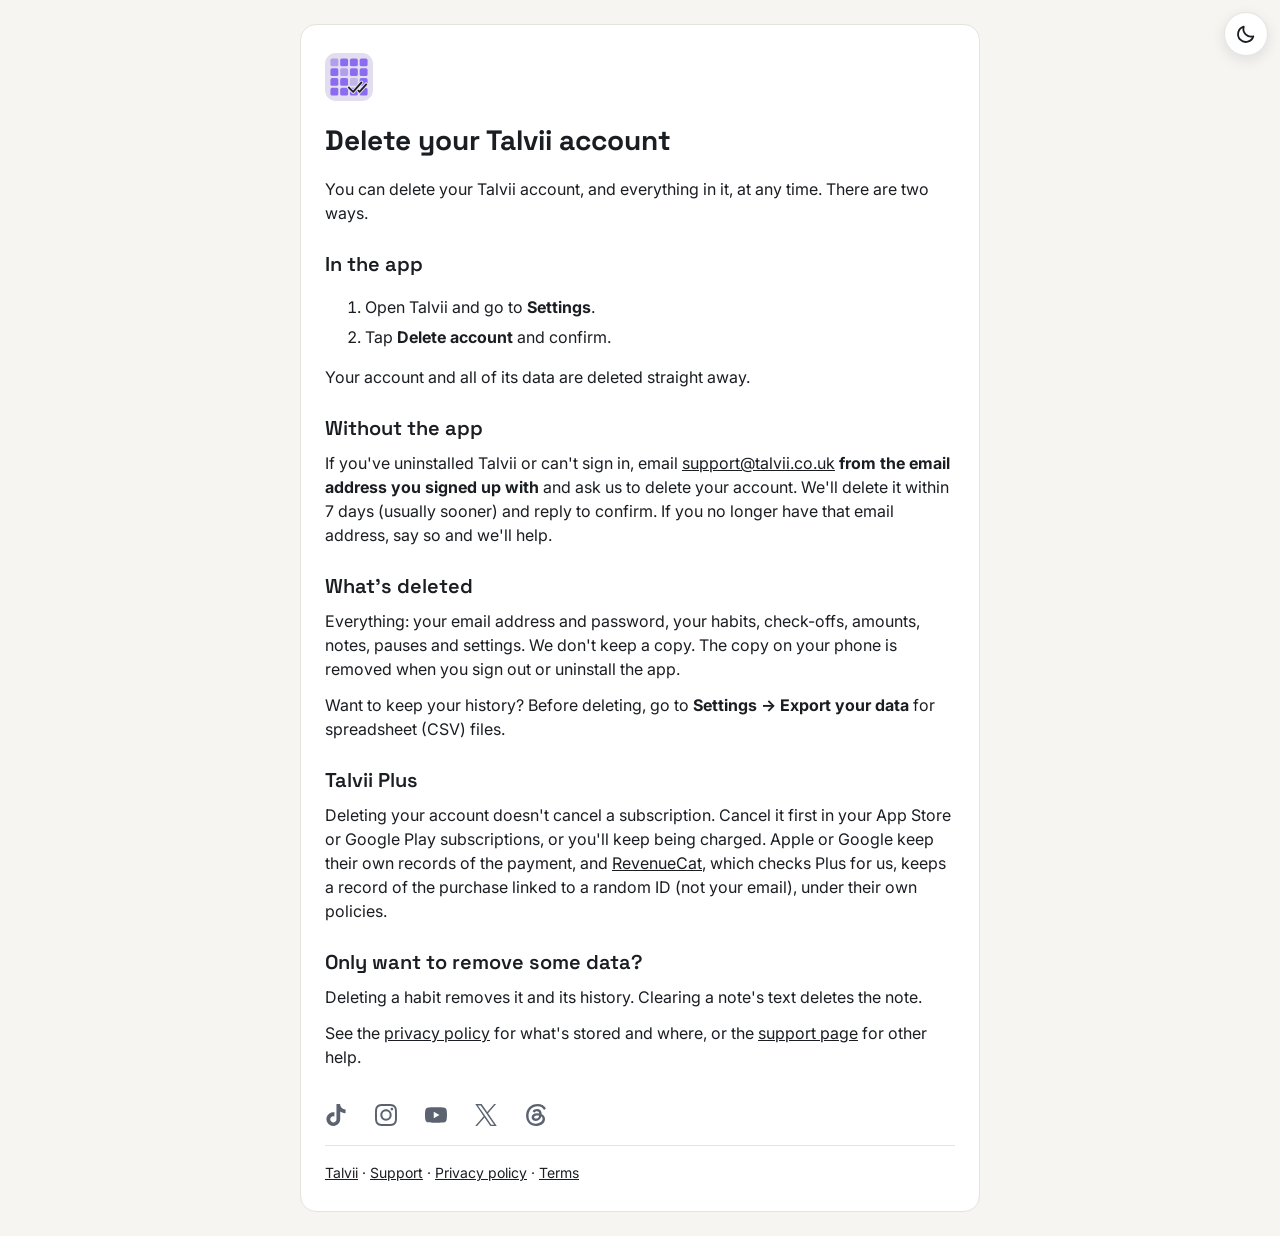
==== delete-account.html @ 45d80a61 "Delete your account page; privacy policy mentions it and crash reports Co-Authored-By: Claude Opus 5" ====
<!doctype html>
<html lang="en">
<head>
  <meta charset="utf-8">
  <meta name="viewport" content="width=device-width, initial-scale=1">
  <title>Delete your account · Talvii</title>
  <meta name="description" content="How to delete your Talvii account and all of its data, in the app or by email.">
  <link rel="canonical" href="https://talvii.co.uk/delete-account.html">
  <meta property="og:type" content="website">
  <meta property="og:site_name" content="Talvii">
  <meta property="og:title" content="Delete your account · Talvii">
  <meta property="og:description" content="How to delete your Talvii account and all of its data, in the app or by email.">
  <meta property="og:url" content="https://talvii.co.uk/delete-account.html">
  <meta property="og:image" content="https://talvii.co.uk/og-image.jpg">
  <meta property="og:image:width" content="1200">
  <meta property="og:image:height" content="630">
  <meta property="og:image:alt" content="Talvii: build habits without the guilt. One square at a time.">
  <meta name="twitter:card" content="summary_large_image">
  <link rel="preconnect" href="https://fonts.googleapis.com">
  <link rel="preconnect" href="https://fonts.gstatic.com" crossorigin>
  <link href="https://fonts.googleapis.com/css2?family=Inter:wght@400;500;600&family=Space+Grotesk:wght@600;700&display=swap" rel="stylesheet">
  <link rel="icon" type="image/svg+xml" href="logo-light.svg" media="(prefers-color-scheme: light)">
  <link rel="icon" type="image/svg+xml" href="logo-dark.svg" media="(prefers-color-scheme: dark)">
  <link rel="icon" type="image/png" href="favicon.png">
  <link rel="icon" type="image/png" sizes="96x96" href="favicon-96.png">
  <link rel="apple-touch-icon" href="apple-touch-icon.png">
  <meta name="theme-color" content="#F6F5F2" media="(prefers-color-scheme: light)">
  <meta name="theme-color" content="#0E1013" media="(prefers-color-scheme: dark)">
  <link rel="stylesheet" href="style.css">
  <script src="theme.js"></script>
</head>
<body>
  <main class="card doc">
    <a href="./"><span class="logo"><img class="logo-light" src="logo-light.svg" width="48" height="48" alt="Talvii home"><img class="logo-dark" src="logo-dark.svg" width="48" height="48" alt="Talvii home"></span></a>
    <h1>Delete your Talvii account</h1>
    <p>You can delete your Talvii account, and everything in it, at any time. There are two ways.</p>

    <h2>In the app</h2>
    <ol>
      <li>Open Talvii and go to <strong>Settings</strong>.</li>
      <li>Tap <strong>Delete account</strong> and confirm.</li>
    </ol>
    <p>Your account and all of its data are deleted straight away.</p>

    <h2>Without the app</h2>
    <p>If you've uninstalled Talvii or can't sign in, email <a href="mailto:support@talvii.co.uk?subject=Delete%20my%20Talvii%20account">support@talvii.co.uk</a> <strong>from the email address you signed up with</strong> and ask us to delete your account. We'll delete it within 7 days (usually sooner) and reply to confirm. If you no longer have that email address, say so and we'll help.</p>

    <h2>What's deleted</h2>
    <p>Everything: your email address and password, your habits, check-offs, amounts, notes, pauses and settings. We don't keep a copy. The copy on your phone is removed when you sign out or uninstall the app.</p>
    <p>Want to keep your history? Before deleting, go to <strong>Settings → Export your data</strong> for spreadsheet (CSV) files.</p>

    <h2>Talvii Plus</h2>
    <p>Deleting your account doesn't cancel a subscription. Cancel it first in your App Store or Google Play subscriptions, or you'll keep being charged. Apple or Google keep their own records of the payment, and <a href="https://www.revenuecat.com/">RevenueCat</a>, which checks Plus for us, keeps a record of the purchase linked to a random ID (not your email), under their own policies.</p>

    <h2>Only want to remove some data?</h2>
    <p>Deleting a habit removes it and its history. Clearing a note's text deletes the note.</p>
    <p>See the <a href="privacy.html">privacy policy</a> for what's stored and where, or the <a href="support.html">support page</a> for other help.</p>

    <nav class="social" aria-label="Talvii on social media"><a href="https://www.tiktok.com/@talvii_habittracker" rel="me noopener" target="_blank" aria-label="Talvii on TikTok" title="TikTok"><svg viewBox="0 0 24 24" aria-hidden="true"><path d="M12.525.02c1.31-.02 2.61-.01 3.91-.02.08 1.53.63 3.09 1.75 4.17 1.12 1.11 2.7 1.62 4.24 1.79v4.03c-1.44-.05-2.89-.35-4.2-.97-.57-.26-1.1-.59-1.62-.93-.01 2.92.01 5.84-.02 8.75-.08 1.4-.54 2.79-1.35 3.94-1.31 1.92-3.58 3.17-5.91 3.21-1.43.08-2.86-.31-4.08-1.03-2.02-1.19-3.44-3.37-3.65-5.71-.02-.5-.03-1-.01-1.49.18-1.9 1.12-3.72 2.58-4.96 1.66-1.44 3.98-2.13 6.15-1.72.02 1.48-.04 2.96-.04 4.44-.99-.32-2.15-.23-3.02.37-.63.41-1.11 1.04-1.36 1.75-.21.51-.15 1.07-.14 1.61.24 1.64 1.82 3.02 3.5 2.87 1.12-.01 2.19-.66 2.77-1.61.19-.33.4-.67.41-1.06.1-1.79.06-3.57.07-5.36.01-4.03-.01-8.05.02-12.07z"/></svg></a><a href="https://www.instagram.com/talvii_habittracker/" rel="me noopener" target="_blank" aria-label="Talvii on Instagram" title="Instagram"><svg viewBox="0 0 24 24" aria-hidden="true"><path d="M7.0301.084c-1.2768.0602-2.1487.264-2.911.5634-.7888.3075-1.4575.72-2.1228 1.3877-.6652.6677-1.075 1.3368-1.3802 2.127-.2954.7638-.4956 1.6365-.552 2.914-.0564 1.2775-.0689 1.6882-.0626 4.947.0062 3.2586.0206 3.6671.0825 4.9473.061 1.2765.264 2.1482.5635 2.9107.308.7889.72 1.4573 1.388 2.1228.6679.6655 1.3365 1.0743 2.1285 1.38.7632.295 1.6361.4961 2.9134.552 1.2773.056 1.6884.069 4.9462.0627 3.2578-.0062 3.668-.0207 4.9478-.0814 1.28-.0607 2.147-.2652 2.9098-.5633.7889-.3086 1.4578-.72 2.1228-1.3881.665-.6682 1.0745-1.3378 1.3795-2.1284.2957-.7632.4966-1.636.552-2.9124.056-1.2809.0692-1.6898.063-4.948-.0063-3.2583-.021-3.6668-.0817-4.9465-.0607-1.2797-.264-2.1487-.5633-2.9117-.3084-.7889-.72-1.4568-1.3876-2.1228C21.2982 1.33 20.628.9208 19.8378.6165 19.074.321 18.2017.1197 16.9244.0645 15.6471.0093 15.236-.005 11.977.0014 8.718.0076 8.31.0215 7.0301.0839m.1402 21.6932c-1.17-.0509-1.8053-.2453-2.2287-.408-.5606-.216-.96-.4771-1.3819-.895-.422-.4178-.6811-.8186-.9-1.378-.1644-.4234-.3624-1.058-.4171-2.228-.0595-1.2645-.072-1.6442-.079-4.848-.007-3.2037.0053-3.583.0607-4.848.05-1.169.2456-1.805.408-2.2282.216-.5613.4762-.96.895-1.3816.4188-.4217.8184-.6814 1.3783-.9003.423-.1651 1.0575-.3614 2.227-.4171 1.2655-.06 1.6447-.072 4.848-.079 3.2033-.007 3.5835.005 4.8495.0608 1.169.0508 1.8053.2445 2.228.408.5608.216.96.4754 1.3816.895.4217.4194.6816.8176.9005 1.3787.1653.4217.3617 1.056.4169 2.2263.0602 1.2655.0739 1.645.0796 4.848.0058 3.203-.0055 3.5834-.061 4.848-.051 1.17-.245 1.8055-.408 2.2294-.216.5604-.4763.96-.8954 1.3814-.419.4215-.8181.6811-1.3783.9-.4224.1649-1.0577.3617-2.2262.4174-1.2656.0595-1.6448.072-4.8493.079-3.2045.007-3.5825-.006-4.848-.0608M16.953 5.5864A1.44 1.44 0 1 0 18.39 4.144a1.44 1.44 0 0 0-1.437 1.4424M5.8385 12.012c.0067 3.4032 2.7706 6.1557 6.173 6.1493 3.4026-.0065 6.157-2.7701 6.1506-6.1733-.0065-3.4032-2.771-6.1565-6.174-6.1498-3.403.0067-6.156 2.771-6.1496 6.1738M8 12.0077a4 4 0 1 1 4.008 3.9921A3.9996 3.9996 0 0 1 8 12.0077"/></svg></a><a href="https://www.youtube.com/@talvii_app" rel="me noopener" target="_blank" aria-label="Talvii on YouTube" title="YouTube"><svg viewBox="0 0 24 24" aria-hidden="true"><path d="M23.498 6.186a3.016 3.016 0 0 0-2.122-2.136C19.505 3.545 12 3.545 12 3.545s-7.505 0-9.377.505A3.017 3.017 0 0 0 .502 6.186C0 8.07 0 12 0 12s0 3.93.502 5.814a3.016 3.016 0 0 0 2.122 2.136c1.871.505 9.376.505 9.376.505s7.505 0 9.377-.505a3.015 3.015 0 0 0 2.122-2.136C24 15.93 24 12 24 12s0-3.93-.502-5.814zM9.545 15.568V8.432L15.818 12l-6.273 3.568z"/></svg></a><a href="https://x.com/Talvii_app" rel="me noopener" target="_blank" aria-label="Talvii on X" title="X"><svg viewBox="0 0 24 24" aria-hidden="true"><path d="M14.234 10.162 22.977 0h-2.072l-7.591 8.824L7.251 0H.258l9.168 13.343L.258 24H2.33l8.016-9.318L16.749 24h6.993zm-2.837 3.299-.929-1.329L3.076 1.56h3.182l5.965 8.532.929 1.329 7.754 11.09h-3.182z"/></svg></a><a href="https://www.threads.com/@talvii_habittracker" rel="me noopener" target="_blank" aria-label="Talvii on Threads" title="Threads"><svg viewBox="0 0 24 24" aria-hidden="true"><path d="M18.263 11.097c-.03-3.486-1.92-5.586-5.111-5.586-2.13 0-3.922.963-4.863 2.499l2.062 1.438c.535-.843 1.272-1.543 2.628-1.543 1.528 0 2.318.85 2.544 2.431a15 15 0 0 0-2.236-.173c-4.125 0-6.068 1.867-6.068 4.336s1.943 3.99 4.804 3.99c3.139 0 5.013-2.115 5.781-4.735.798.361 1.348 1.204 1.348 2.47 0 3.387-3.907 5.232-7.22 5.232-4.885 0-8.077-3.207-8.077-8.424 0-6.392 4.223-10.487 9.9-10.487 3.808 0 5.69 1.671 6.97 3.914l2.108-1.475C21.44 2.078 18.331 0 13.663 0 6.227 0 1.168 5.277 1.168 12.934c0 7 4.953 11.066 10.856 11.066 4.878 0 9.809-2.846 9.809-7.716 0-2.545-1.46-4.231-3.569-5.187m-6.33 4.855c-1.077 0-2.026-.512-2.026-1.453 0-1.483 1.822-1.934 3.606-1.934.678 0 1.34.045 1.927.173-.422 1.927-1.671 3.215-3.508 3.214Z"/></svg></a></nav>
    <footer><a href="./">Talvii</a> · <a href="support.html">Support</a> · <a href="privacy.html">Privacy policy</a> · <a href="terms.html">Terms</a></footer>
  </main>
</body>
</html>
---- style.css ----
:root {
  --bg: #F6F5F2;
  --card: #FFFFFF;
  --border: #E6E3DC;
  --edge: #CFC9DE; /* outline of cards that sit on the home page's grid */
  --lift: 0 2px 4px rgba(20, 16, 40, .06), 0 8px 24px rgba(20, 16, 40, .08);
  --text: #1A1D21;
  --muted: #5C6370;
  --empty: #E7E5DF;
  --accent: #8B6CF0; /* focus rings */
  --button: #8B6CF0; /* Talvii violet (the app's default colour), with dark text (about 4.9:1) */
  --button-ink: #12141A;
  --error: #B42318;
  color-scheme: light;
}

/* Dark: when the device is dark (unless the visitor picked light with the switch), or when they
   picked dark. theme.js sets data-theme on <html>. */
@media (prefers-color-scheme: dark) {
  :root:not([data-theme="light"]) {
    --bg: #0E1013;
    --card: #171A1F;
    --border: #262A31;
    --edge: #262A31;
    --lift: none;
    --text: #F1F2F4;
    --muted: #9BA2AE;
    --empty: #272B33;
    --error: #FF8A80;
    color-scheme: dark;
  }
}
:root[data-theme="dark"] {
  --bg: #0E1013;
  --card: #171A1F;
  --border: #262A31;
  --edge: #262A31;
  --lift: none;
  --text: #F1F2F4;
  --muted: #9BA2AE;
  --empty: #272B33;
  --error: #FF8A80;
  color-scheme: dark;
}

* { box-sizing: border-box; }
[hidden] { display: none !important; }

body {
  margin: 0;
  min-height: 100vh;
  display: flex;
  align-items: center;
  justify-content: center;
  padding: 24px 16px;
  background: var(--bg);
  color: var(--text);
  font: 400 16px/1.5 Inter, system-ui, -apple-system, "Segoe UI", sans-serif;
}

.card {
  position: relative;
  z-index: 1;
  width: 100%;
  max-width: 420px;
  background: var(--card);
  border: 1px solid var(--border);
  border-radius: 16px;
  padding: 28px 24px;
}

h1, h2 { font-family: "Space Grotesk", system-ui, sans-serif; margin: 0; }
h1 { font-size: 28px; font-weight: 700; margin-bottom: 16px; }
h2 { font-size: 20px; font-weight: 600; margin-bottom: 8px; }
p { margin: 0 0 12px; }
.muted { color: var(--muted); }

.logo { display: block; margin-bottom: 18px; }
.logo img { display: block; }
/* The logo matching the page: the light tile on light, the charcoal tile on dark. */
.logo-dark { display: none !important; }
@media (prefers-color-scheme: dark) {
  :root:not([data-theme="light"]) .logo-light { display: none !important; }
  :root:not([data-theme="light"]) .logo-dark { display: block !important; }
}
:root[data-theme="dark"] .logo-light { display: none !important; }
:root[data-theme="dark"] .logo-dark { display: block !important; }

label { display: block; font-weight: 500; margin: 14px 0 6px; }

input {
  width: 100%;
  min-height: 44px;
  padding: 10px 12px;
  font: inherit;
  color: var(--text);
  background: var(--bg);
  border: 1px solid var(--border);
  border-radius: 10px;
}
input:focus { outline: 2px solid var(--accent); outline-offset: 1px; }

button {
  width: 100%;
  min-height: 48px;
  margin-top: 20px;
  font: 600 16px Inter, system-ui, sans-serif;
  color: var(--button-ink);
  background: var(--button);
  border: 0;
  border-radius: 12px;
  cursor: pointer;
}
button:disabled { opacity: .6; cursor: default; }

.error { color: var(--error); margin: 12px 0 0; }
.small { font-size: 14px; margin-top: 12px; }
#waitlist-form { margin-top: 20px; }
#wl-done { margin-top: 20px; }
/* Hidden field that only bots fill in. */
.hp { position: absolute; left: -10000px; width: 1px; height: 1px; overflow: hidden; }

footer { margin-top: 24px; padding-top: 16px; border-top: 1px solid var(--border); font-size: 14px; }
a { color: inherit; }

/* Privacy page */
.doc { max-width: 680px; }
.doc h2 { margin-top: 24px; }
.doc ul { padding-left: 20px; margin: 0 0 12px; }
.doc li { margin-bottom: 6px; }

/* ===== Home page: background grid, phones and features ===== */
#grid-bg {
  position: fixed;
  inset: 0;
  z-index: 0;
  display: none;
  pointer-events: none;
  opacity: .4;
  /* fades out towards the middle, so the form and phones stay calm */
  -webkit-mask-image: radial-gradient(ellipse 75% 70% at 50% 45%, transparent 40%, rgba(0,0,0,.6) 75%, #000 100%);
  mask-image: radial-gradient(ellipse 75% 70% at 50% 45%, transparent 40%, rgba(0,0,0,.6) 75%, #000 100%);
}
@media (prefers-color-scheme: dark) { :root:not([data-theme="light"]) #grid-bg { opacity: .35; } }
:root[data-theme="dark"] #grid-bg { opacity: .35; }
body.home #grid-bg { display: block; }

.page { width: 100%; display: flex; flex-direction: column; align-items: center; }
body.home { display: block; padding: 48px 16px 40px; }
body.home .page { max-width: 1040px; margin: 0 auto; gap: 40px; }
body.home .card { border-color: var(--edge); box-shadow: var(--lift), 0 20px 60px rgba(20, 16, 40, .10); }

.compare { position: relative; z-index: 1; width: 100%; }
/* The grab area past the phones never makes the page scroll sideways. */
body.home { overflow-x: clip; }
.phones { position: relative; width: fit-content; max-width: 100%; margin: 0 auto; --s: .5; --reach: 0px; }
/* The divider travels a little past both edges, so the tilted phones' corners change too. */
.phones-layer { display: flex; justify-content: center; align-items: flex-start; gap: 16px; padding: 8px 0 24px; }
/* The dark copy sits exactly on top and only shows right of the divider. */
.phones-layer.dark { position: absolute; inset: 0; will-change: clip-path; clip-path: inset(calc(-1 * var(--reach)) calc(-1 * var(--reach)) calc(-1 * var(--reach)) calc(var(--s) * (100% + 2 * var(--reach)) - var(--reach))); }
.phones-layer.dark .phone { background: #000; }
.phone {
  margin: 0;
  width: min(40vw, 230px);
  border-radius: 34px;
  padding: 7px;
  background: #1A1D21;
  box-shadow: 0 24px 60px rgba(20, 16, 40, .25);
}
.phone img { display: block; width: 100%; height: auto; border-radius: 28px; }
.phone-back { margin-top: 40px; }

.phones .hit { position: absolute; top: 0; bottom: 0; left: calc(-1 * var(--reach) - 24px); right: calc(-1 * var(--reach) - 24px); z-index: 1; } /* 24px: half the round handle */
.divider { position: absolute; top: 0; bottom: 0; left: calc(var(--s) * (100% + 2 * var(--reach)) - var(--reach)); width: 2px; margin-left: -1px; background: var(--accent); pointer-events: none; }
.knob {
  position: absolute; top: 50%; left: 50%; width: 40px; height: 40px; margin: -20px 0 0 -20px;
  border-radius: 50%; background: var(--accent); box-shadow: 0 4px 16px rgba(20, 16, 40, .3);
  display: flex; align-items: center; justify-content: center;
}
.knob svg { width: 22px; height: 22px; fill: none; stroke: #12141A; stroke-width: 2.4; stroke-linecap: round; stroke-linejoin: round; }
/* Keyboard users get the slider (Tab, then arrow keys); pointers drag the picture itself. */
.split { position: absolute; inset: 0; width: 100%; height: 100%; margin: 0; opacity: 0; pointer-events: none; -webkit-appearance: none; appearance: none; }
.phones { cursor: ew-resize; touch-action: pan-y; user-select: none; -webkit-user-select: none; -webkit-touch-callout: none; }
.phones img { -webkit-user-drag: none; }
.phones:has(.split:focus-visible) .knob { outline: 3px solid var(--text); outline-offset: 2px; }
.compare-caption { text-align: center; color: var(--muted); font-size: 14px; margin: 4px 0 0; }
.compare-caption span { color: var(--text); font-weight: 600; margin: 0 6px; }

.features {
  position: relative; z-index: 1;
  list-style: none; margin: 0; padding: 0; width: 100%;
  display: grid; gap: 12px; grid-template-columns: 1fr;
}
.features li {
  background: var(--card); border: 1px solid var(--edge); border-radius: 14px; padding: 16px 18px;
  box-shadow: var(--lift); transition: transform .2s ease, box-shadow .2s ease;
}
/* A gentle lift on hover (mouse only; nothing moves with Reduce Motion). */
@media (hover: hover) and (prefers-reduced-motion: no-preference) {
  .features li:hover { transform: scale(1.03); box-shadow: var(--lift), 0 12px 32px rgba(20, 16, 40, .14); }
}
.features svg { width: 26px; height: 26px; fill: none; stroke: var(--accent); stroke-width: 2; stroke-linecap: round; stroke-linejoin: round; margin-bottom: 6px; }
.features h2 { font-size: 17px; margin-bottom: 4px; }
.features p { margin: 0; color: var(--muted); font-size: 15px; }

@media (min-width: 620px) {
  .features { grid-template-columns: 1fr 1fr; }
}
/* Wide screens: form on the left, phones on the right, features below. */
@media (min-width: 900px) {
  body.home { padding-top: 72px; }
  body.home .page { display: grid; grid-template-columns: 420px 1fr; align-items: center; column-gap: 56px; row-gap: 56px; }
  body.home .card { justify-self: end; }
  .phone { width: 240px; }
  .phones { --reach: 32px; }
  .phone-front { transform: rotate(3deg); }
  .phone-back { transform: rotate(-4deg); margin-top: 56px; margin-right: -40px; }
  .features { grid-column: 1 / -1; grid-template-columns: repeat(4, 1fr); }
}
@media (prefers-reduced-motion: reduce) { .phone-front, .phone-back { transform: none; } }

/* Social links above the footer of every page */
.social { display: flex; gap: 6px; margin: 24px 0 0 -11px; flex-wrap: wrap; } /* -11px: the icons line up with the text above */
.social a { display: inline-flex; align-items: center; justify-content: center; width: 44px; height: 44px; border-radius: 12px; color: var(--muted); }
.social a:hover, .social a:focus-visible { color: var(--accent); background: var(--bg); }
.social svg { width: 22px; height: 22px; fill: currentColor; }
.social + footer { margin-top: 8px; }

/* The light/dark switch, top right of every page. */
.theme-toggle {
  position: fixed; top: 12px; right: 12px; z-index: 10;
  width: 44px; height: 44px; min-height: 0; margin: 0; padding: 0; border-radius: 50%;
  display: flex; align-items: center; justify-content: center;
  background: var(--card); border: 1px solid var(--border); color: var(--text);
  box-shadow: 0 4px 14px rgba(20, 16, 40, .10); cursor: pointer;
}
.theme-toggle:hover { color: var(--accent); }
.theme-toggle:focus-visible { outline: 2px solid var(--accent); outline-offset: 2px; }
.theme-toggle svg { width: 22px; height: 22px; fill: none; stroke: currentColor; stroke-width: 2; stroke-linecap: round; stroke-linejoin: round; }
/* Phones: room at the top so the switch never sits on the page's card. */
@media (max-width: 600px) {
  body, body.home { padding-top: 68px; }
}
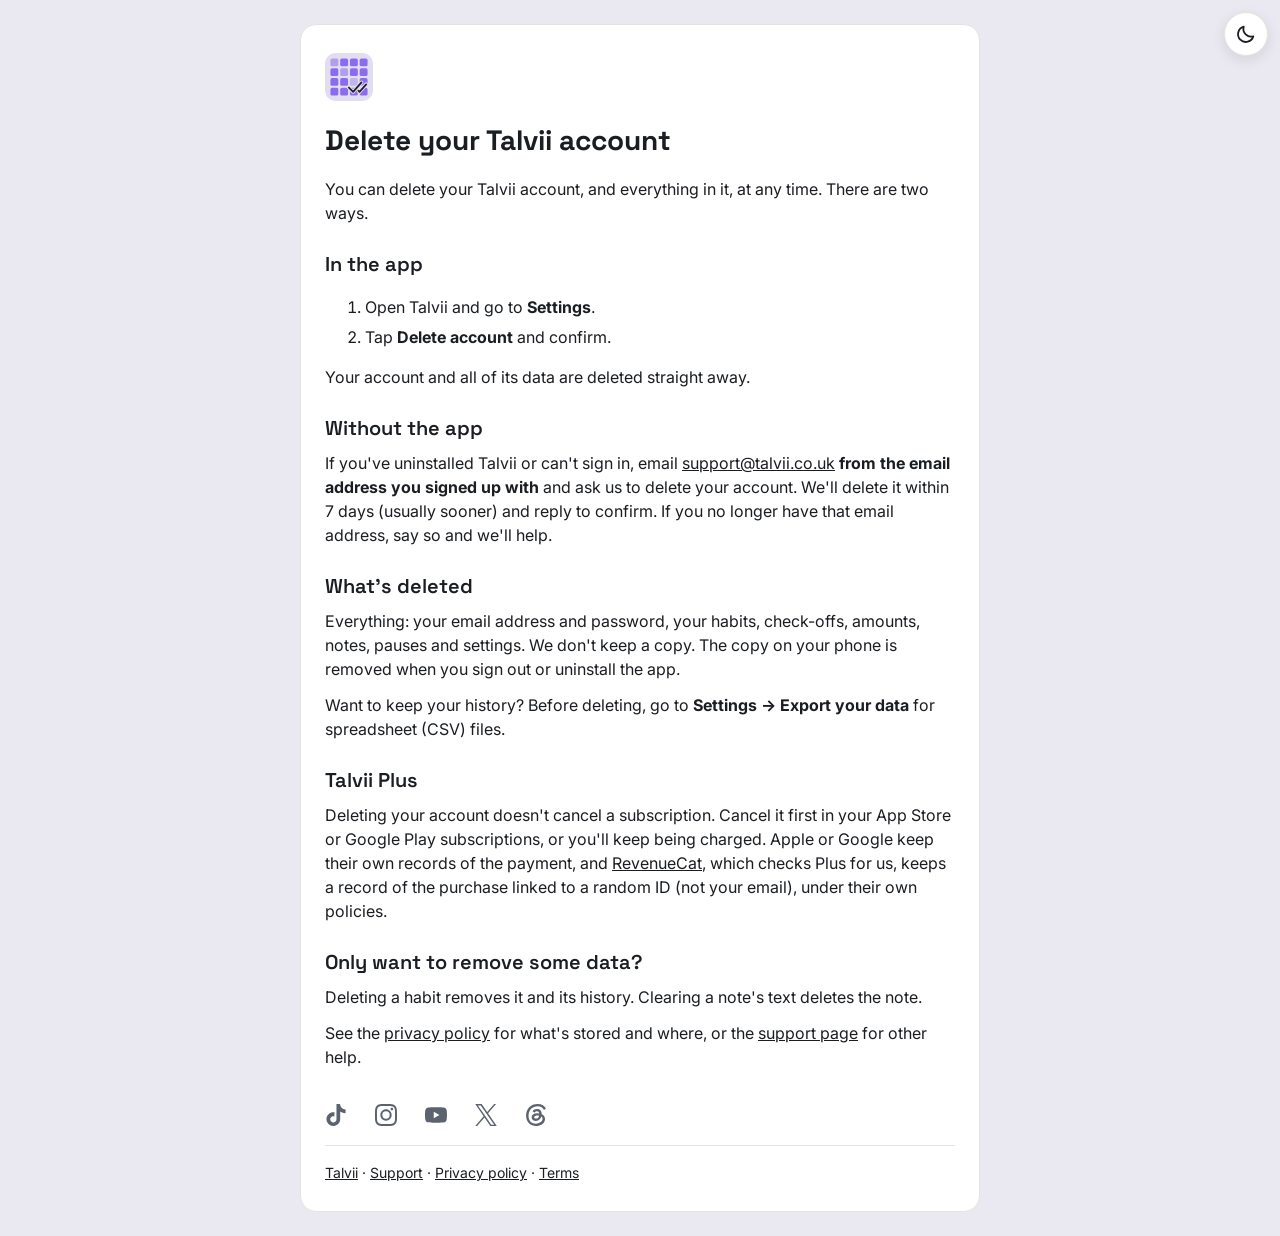
==== commit f2ed084e: "Lavender-grey light background and a quieter grid Co-Authored-By: Claude Opus 5.5 <noreply@anthropic" ====
--- a/delete-account.html
+++ b/delete-account.html
@@ -24,7 +24,7 @@
   <link rel="icon" type="image/png" href="favicon.png">
   <link rel="icon" type="image/png" sizes="96x96" href="favicon-96.png">
   <link rel="apple-touch-icon" href="apple-touch-icon.png">
-  <meta name="theme-color" content="#F6F5F2" media="(prefers-color-scheme: light)">
+  <meta name="theme-color" content="#EAE8F0" media="(prefers-color-scheme: light)">
   <meta name="theme-color" content="#0E1013" media="(prefers-color-scheme: dark)">
   <link rel="stylesheet" href="style.css">
   <script src="theme.js"></script>
@@ -59,5 +59,7 @@
     <nav class="social" aria-label="Talvii on social media"><a href="https://www.tiktok.com/@talvii_habittracker" rel="me noopener" target="_blank" aria-label="Talvii on TikTok" title="TikTok"><svg viewBox="0 0 24 24" aria-hidden="true"><path d="M12.525.02c1.31-.02 2.61-.01 3.91-.02.08 1.53.63 3.09 1.75 4.17 1.12 1.11 2.7 1.62 4.24 1.79v4.03c-1.44-.05-2.89-.35-4.2-.97-.57-.26-1.1-.59-1.62-.93-.01 2.92.01 5.84-.02 8.75-.08 1.4-.54 2.79-1.35 3.94-1.31 1.92-3.58 3.17-5.91 3.21-1.43.08-2.86-.31-4.08-1.03-2.02-1.19-3.44-3.37-3.65-5.71-.02-.5-.03-1-.01-1.49.18-1.9 1.12-3.72 2.58-4.96 1.66-1.44 3.98-2.13 6.15-1.72.02 1.48-.04 2.96-.04 4.44-.99-.32-2.15-.23-3.02.37-.63.41-1.11 1.04-1.36 1.75-.21.51-.15 1.07-.14 1.61.24 1.64 1.82 3.02 3.5 2.87 1.12-.01 2.19-.66 2.77-1.61.19-.33.4-.67.41-1.06.1-1.79.06-3.57.07-5.36.01-4.03-.01-8.05.02-12.07z"/></svg></a><a href="https://www.instagram.com/talvii_habittracker/" rel="me noopener" target="_blank" aria-label="Talvii on Instagram" title="Instagram"><svg viewBox="0 0 24 24" aria-hidden="true"><path d="M7.0301.084c-1.2768.0602-2.1487.264-2.911.5634-.7888.3075-1.4575.72-2.1228 1.3877-.6652.6677-1.075 1.3368-1.3802 2.127-.2954.7638-.4956 1.6365-.552 2.914-.0564 1.2775-.0689 1.6882-.0626 4.947.0062 3.2586.0206 3.6671.0825 4.9473.061 1.2765.264 2.1482.5635 2.9107.308.7889.72 1.4573 1.388 2.1228.6679.6655 1.3365 1.0743 2.1285 1.38.7632.295 1.6361.4961 2.9134.552 1.2773.056 1.6884.069 4.9462.0627 3.2578-.0062 3.668-.0207 4.9478-.0814 1.28-.0607 2.147-.2652 2.9098-.5633.7889-.3086 1.4578-.72 2.1228-1.3881.665-.6682 1.0745-1.3378 1.3795-2.1284.2957-.7632.4966-1.636.552-2.9124.056-1.2809.0692-1.6898.063-4.948-.0063-3.2583-.021-3.6668-.0817-4.9465-.0607-1.2797-.264-2.1487-.5633-2.9117-.3084-.7889-.72-1.4568-1.3876-2.1228C21.2982 1.33 20.628.9208 19.8378.6165 19.074.321 18.2017.1197 16.9244.0645 15.6471.0093 15.236-.005 11.977.0014 8.718.0076 8.31.0215 7.0301.0839m.1402 21.6932c-1.17-.0509-1.8053-.2453-2.2287-.408-.5606-.216-.96-.4771-1.3819-.895-.422-.4178-.6811-.8186-.9-1.378-.1644-.4234-.3624-1.058-.4171-2.228-.0595-1.2645-.072-1.6442-.079-4.848-.007-3.2037.0053-3.583.0607-4.848.05-1.169.2456-1.805.408-2.2282.216-.5613.4762-.96.895-1.3816.4188-.4217.8184-.6814 1.3783-.9003.423-.1651 1.0575-.3614 2.227-.4171 1.2655-.06 1.6447-.072 4.848-.079 3.2033-.007 3.5835.005 4.8495.0608 1.169.0508 1.8053.2445 2.228.408.5608.216.96.4754 1.3816.895.4217.4194.6816.8176.9005 1.3787.1653.4217.3617 1.056.4169 2.2263.0602 1.2655.0739 1.645.0796 4.848.0058 3.203-.0055 3.5834-.061 4.848-.051 1.17-.245 1.8055-.408 2.2294-.216.5604-.4763.96-.8954 1.3814-.419.4215-.8181.6811-1.3783.9-.4224.1649-1.0577.3617-2.2262.4174-1.2656.0595-1.6448.072-4.8493.079-3.2045.007-3.5825-.006-4.848-.0608M16.953 5.5864A1.44 1.44 0 1 0 18.39 4.144a1.44 1.44 0 0 0-1.437 1.4424M5.8385 12.012c.0067 3.4032 2.7706 6.1557 6.173 6.1493 3.4026-.0065 6.157-2.7701 6.1506-6.1733-.0065-3.4032-2.771-6.1565-6.174-6.1498-3.403.0067-6.156 2.771-6.1496 6.1738M8 12.0077a4 4 0 1 1 4.008 3.9921A3.9996 3.9996 0 0 1 8 12.0077"/></svg></a><a href="https://www.youtube.com/@talvii_app" rel="me noopener" target="_blank" aria-label="Talvii on YouTube" title="YouTube"><svg viewBox="0 0 24 24" aria-hidden="true"><path d="M23.498 6.186a3.016 3.016 0 0 0-2.122-2.136C19.505 3.545 12 3.545 12 3.545s-7.505 0-9.377.505A3.017 3.017 0 0 0 .502 6.186C0 8.07 0 12 0 12s0 3.93.502 5.814a3.016 3.016 0 0 0 2.122 2.136c1.871.505 9.376.505 9.376.505s7.505 0 9.377-.505a3.015 3.015 0 0 0 2.122-2.136C24 15.93 24 12 24 12s0-3.93-.502-5.814zM9.545 15.568V8.432L15.818 12l-6.273 3.568z"/></svg></a><a href="https://x.com/Talvii_app" rel="me noopener" target="_blank" aria-label="Talvii on X" title="X"><svg viewBox="0 0 24 24" aria-hidden="true"><path d="M14.234 10.162 22.977 0h-2.072l-7.591 8.824L7.251 0H.258l9.168 13.343L.258 24H2.33l8.016-9.318L16.749 24h6.993zm-2.837 3.299-.929-1.329L3.076 1.56h3.182l5.965 8.532.929 1.329 7.754 11.09h-3.182z"/></svg></a><a href="https://www.threads.com/@talvii_habittracker" rel="me noopener" target="_blank" aria-label="Talvii on Threads" title="Threads"><svg viewBox="0 0 24 24" aria-hidden="true"><path d="M18.263 11.097c-.03-3.486-1.92-5.586-5.111-5.586-2.13 0-3.922.963-4.863 2.499l2.062 1.438c.535-.843 1.272-1.543 2.628-1.543 1.528 0 2.318.85 2.544 2.431a15 15 0 0 0-2.236-.173c-4.125 0-6.068 1.867-6.068 4.336s1.943 3.99 4.804 3.99c3.139 0 5.013-2.115 5.781-4.735.798.361 1.348 1.204 1.348 2.47 0 3.387-3.907 5.232-7.22 5.232-4.885 0-8.077-3.207-8.077-8.424 0-6.392 4.223-10.487 9.9-10.487 3.808 0 5.69 1.671 6.97 3.914l2.108-1.475C21.44 2.078 18.331 0 13.663 0 6.227 0 1.168 5.277 1.168 12.934c0 7 4.953 11.066 10.856 11.066 4.878 0 9.809-2.846 9.809-7.716 0-2.545-1.46-4.231-3.569-5.187m-6.33 4.855c-1.077 0-2.026-.512-2.026-1.453 0-1.483 1.822-1.934 3.606-1.934.678 0 1.34.045 1.927.173-.422 1.927-1.671 3.215-3.508 3.214Z"/></svg></a></nav>
     <footer><a href="./">Talvii</a> · <a href="support.html">Support</a> · <a href="privacy.html">Privacy policy</a> · <a href="terms.html">Terms</a></footer>
   </main>
+  <!-- Cloudflare Web Analytics: counts visits without cookies; see privacy.html#website -->
+  <script type="module" src="https://static.cloudflareinsights.com/beacon.min.js" data-cf-beacon='{"token": "f2282ee5f690493d9a3216fde0238cda"}'></script>
 </body>
 </html>
--- a/style.css
+++ b/style.css
@@ -1,5 +1,5 @@
 :root {
-  --bg: #F6F5F2;
+  --bg: #EAE8F0; /* lavender-grey, so white cards stand out */
   --card: #FFFFFF;
   --border: #E6E3DC;
   --edge: #CFC9DE; /* outline of cards that sit on the home page's grid */
@@ -11,6 +11,7 @@
   --button: #8B6CF0; /* Talvii violet (the app's default colour), with dark text (about 4.9:1) */
   --button-ink: #12141A;
   --error: #B42318;
+  --violet-ink: #5A3FC8; /* violet text on light backgrounds (4.5:1 or better) */
   color-scheme: light;
 }
 
@@ -27,6 +28,7 @@
     --muted: #9BA2AE;
     --empty: #272B33;
     --error: #FF8A80;
+    --violet-ink: #BBA9FF;
     color-scheme: dark;
   }
 }
@@ -40,6 +42,7 @@
   --muted: #9BA2AE;
   --empty: #272B33;
   --error: #FF8A80;
+  --violet-ink: #BBA9FF;
   color-scheme: dark;
 }
 
@@ -136,7 +139,7 @@
   z-index: 0;
   display: none;
   pointer-events: none;
-  opacity: .4;
+  opacity: .26;
   /* fades out towards the middle, so the form and phones stay calm */
   -webkit-mask-image: radial-gradient(ellipse 75% 70% at 50% 45%, transparent 40%, rgba(0,0,0,.6) 75%, #000 100%);
   mask-image: radial-gradient(ellipse 75% 70% at 50% 45%, transparent 40%, rgba(0,0,0,.6) 75%, #000 100%);
@@ -241,3 +244,12 @@
 @media (max-width: 600px) {
   body, body.home { padding-top: 68px; }
 }
+
+/* Founding member offer, above the waitlist form */
+.offer {
+  margin: 0 0 20px; padding: 14px 16px; border-radius: 12px;
+  background: rgba(139, 108, 240, .10); border: 1px solid rgba(139, 108, 240, .35);
+}
+.offer-tag { display: block; margin-bottom: 4px; font: 600 12px/1.3 Inter, system-ui, sans-serif; letter-spacing: .06em; text-transform: uppercase; color: var(--violet-ink); }
+.offer p { margin: 0; font-size: 15px; line-height: 1.5; }
+.offer p + p { margin-top: 6px; }
